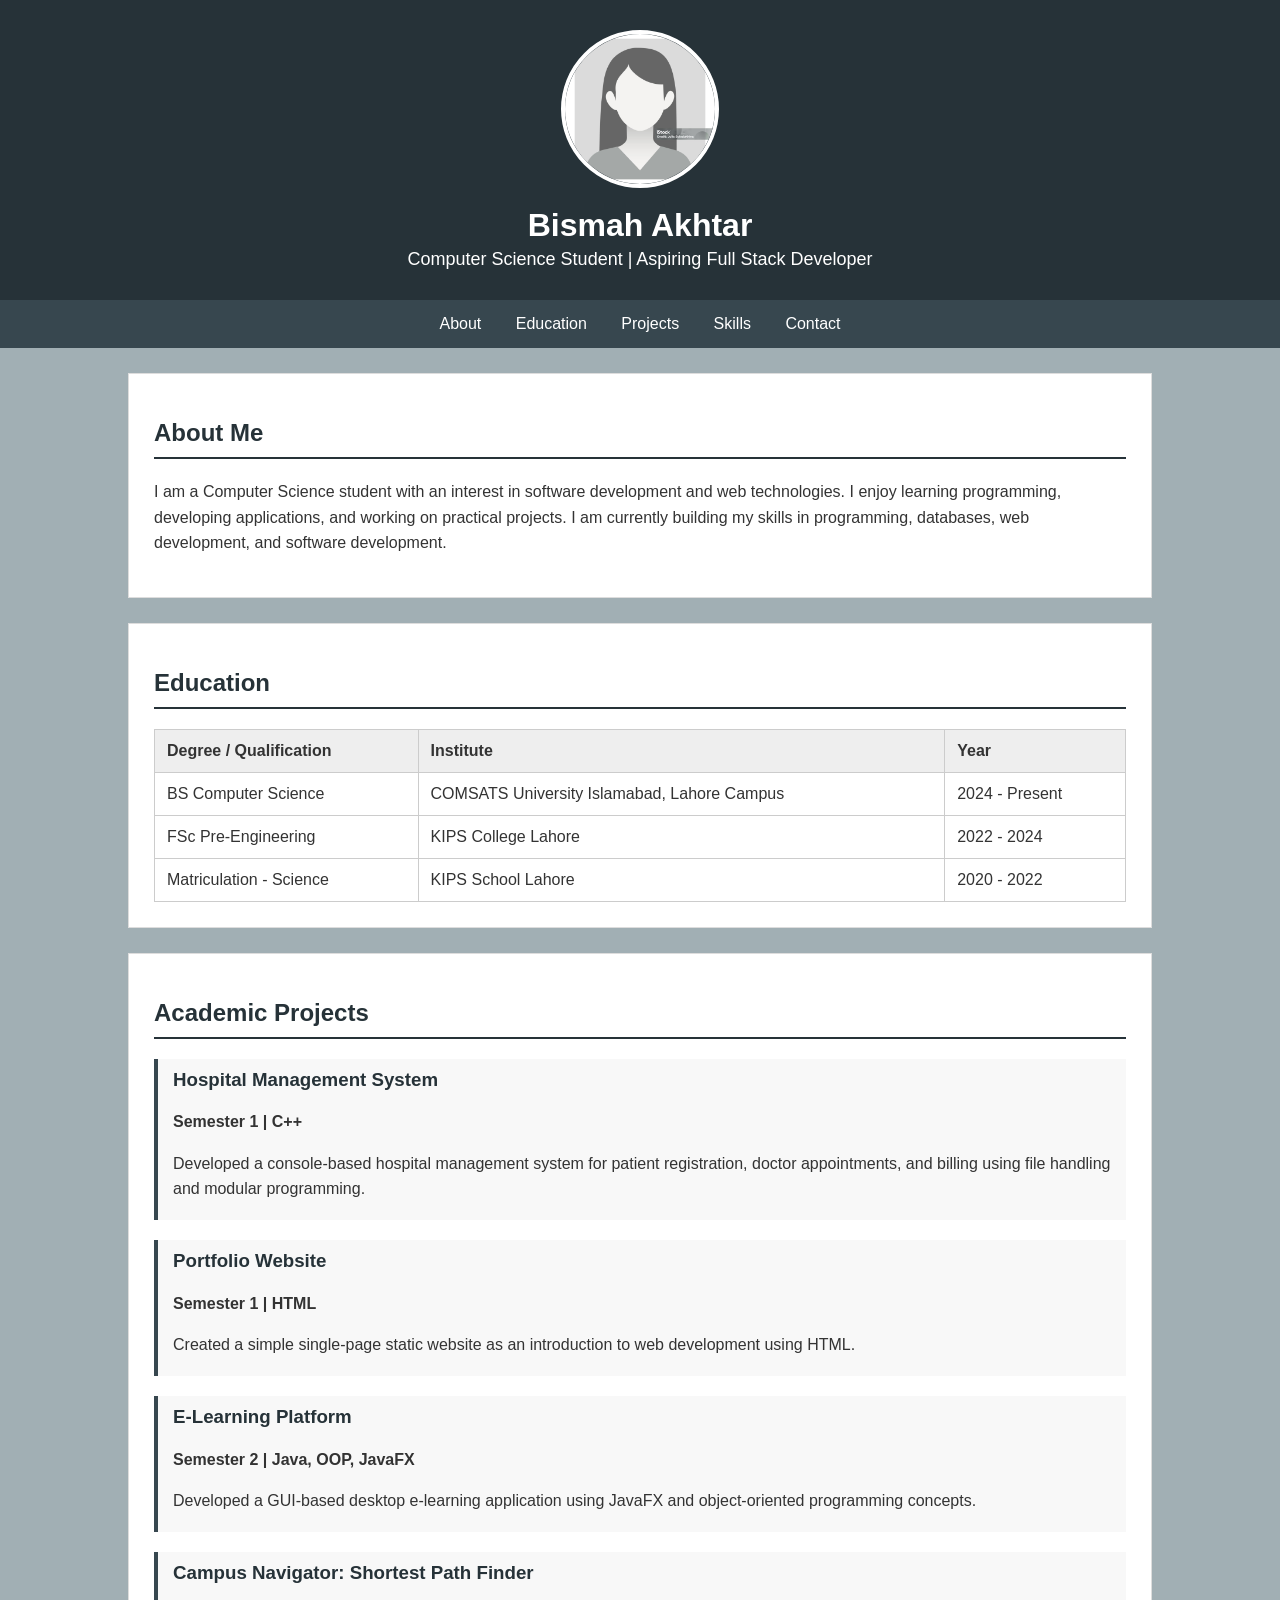
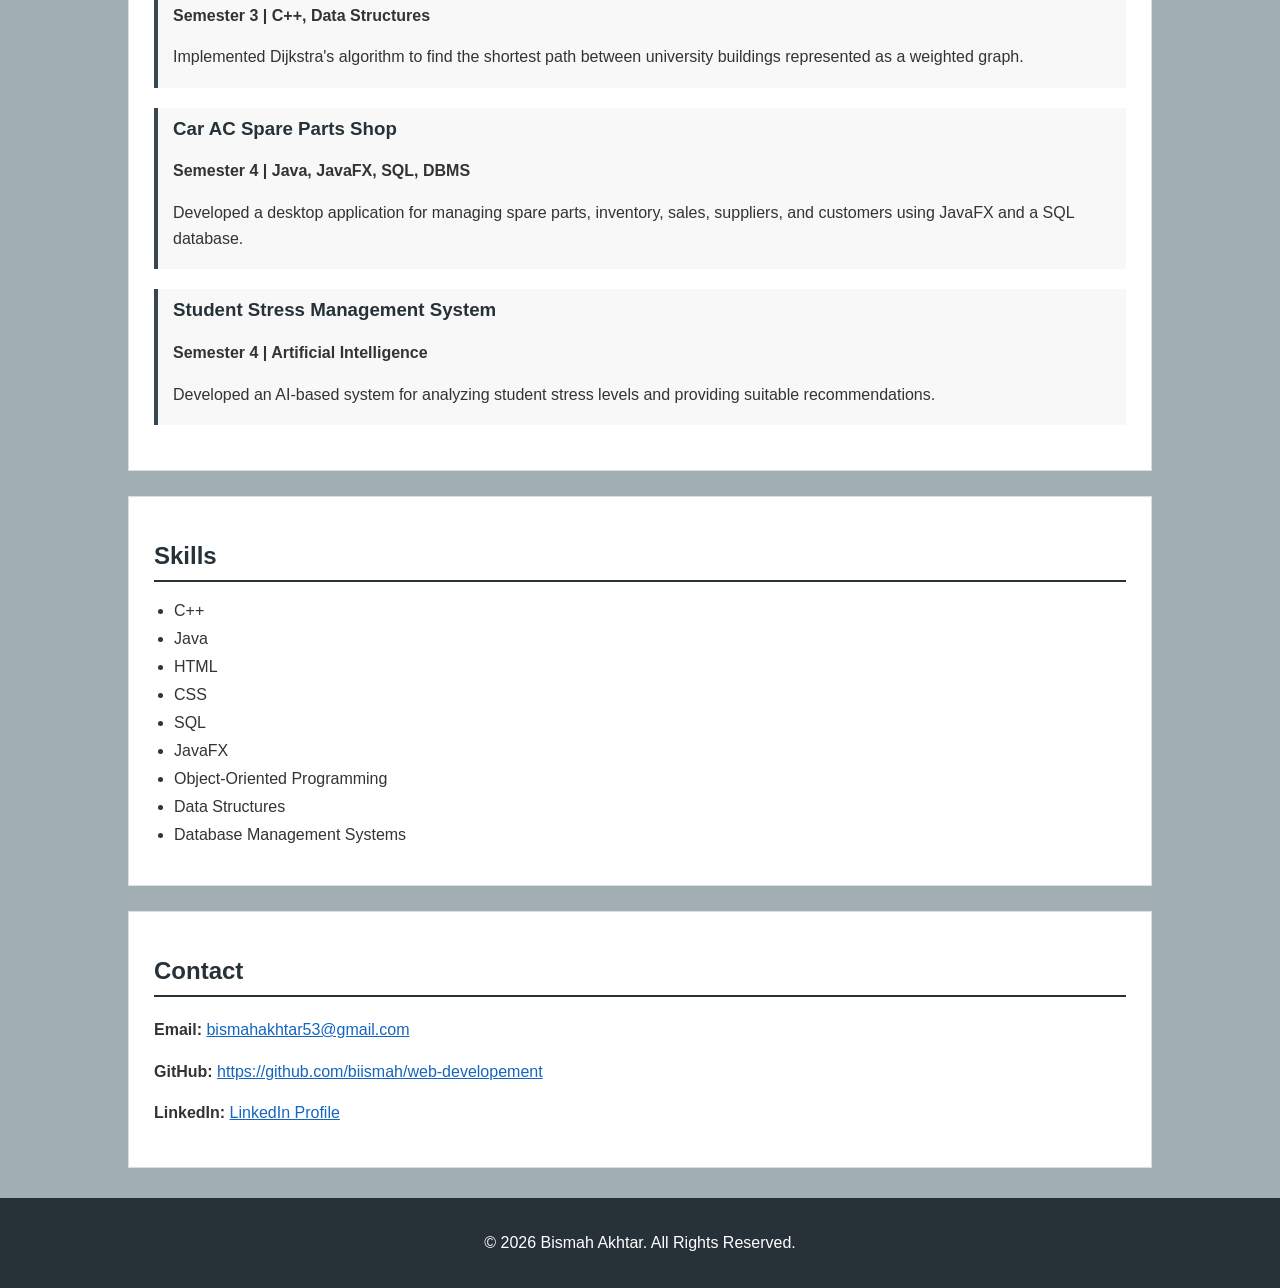
==== assignment-1/index.html @ 50f9e237 "Add Assignment-1 and Lab-1" ====
<!DOCTYPE html>
<html lang="en">

<head>
    <meta charset="UTF-8">
    <meta name="viewport" content="width=device-width, initial-scale=1.0">

    <title>bismah CV</title>

    <link rel="stylesheet" href="style.css">
</head>

<body>

    <header class="header">

    <img src="profile.jpg" alt="Bismah Akhtar Profile Photo" class="profile-image">

        <div class="header-content">
            <h1>Bismah Akhtar</h1>
            <p>Computer Science Student | Aspiring Full Stack Developer</p>
        </div>

    </header>


    <nav class="navigation">

        <a href="#about">About</a>
        <a href="#education">Education</a>
        <a href="#projects">Projects</a>
        <a href="#skills">Skills</a>
        <a href="#contact">Contact</a>

    </nav>


    <main>

    
        <section id="about" class="cv-section">

            <h2>About Me</h2>

            <article>
                <p>
                    I am a Computer Science student with an interest in
                    software development and web technologies. I enjoy
                    learning programming, developing applications, and
                    working on practical projects. I am currently building
                    my skills in programming, databases, web development,
                    and software development.
                </p>
            </article>

        </section>


    
        <section id="education" class="cv-section">

            <h2>Education</h2>

            <table>

                <thead>
                    <tr>
                        <th>Degree / Qualification</th>
                        <th>Institute</th>
                        <th>Year</th>
                    </tr>
                </thead>

                <tbody>

                    <tr>
                        <td>BS Computer Science</td>
                        <td>COMSATS University Islamabad, Lahore Campus</td>
                        <td>2024 - Present</td>
                    </tr>

                    <tr>
                        <td>FSc Pre-Engineering</td>
                        <td>KIPS College Lahore</td>
                        <td>2022 - 2024</td>
                    </tr>

                    <tr>
                        <td>Matriculation - Science</td>
                        <td>KIPS School Lahore</td>
                        <td>2020 - 2022</td>
                    </tr>

                </tbody>

            </table>

        </section>


    
        <section id="projects" class="cv-section">

            <h2>Academic Projects</h2>


            <article class="project">

                <h3>Hospital Management System</h3>

                <p>
                    <strong>Semester 1 | C++</strong>
                </p>

                <p>
                    Developed a console-based hospital management system
                    for patient registration, doctor appointments, and
                    billing using file handling and modular programming.
                </p>

            </article>


            <article class="project">

                <h3>Portfolio Website</h3>

                <p>
                    <strong>Semester 1 | HTML</strong>
                </p>

                <p>
                    Created a simple single-page static website as an
                    introduction to web development using HTML.
                </p>

            </article>


            <article class="project">

                <h3>E-Learning Platform</h3>

                <p>
                    <strong>Semester 2 | Java, OOP, JavaFX</strong>
                </p>

                <p>
                    Developed a GUI-based desktop e-learning application
                    using JavaFX and object-oriented programming concepts.
                </p>

            </article>


            <article class="project">

                <h3>Campus Navigator: Shortest Path Finder</h3>

                <p>
                    <strong>Semester 3 | C++, Data Structures</strong>
                </p>

                <p>
                    Implemented Dijkstra's algorithm to find the shortest
                    path between university buildings represented as a
                    weighted graph.
                </p>

            </article>


            <article class="project">

                <h3>Car AC Spare Parts Shop</h3>

                <p>
                    <strong>Semester 4 | Java, JavaFX, SQL, DBMS</strong>
                </p>

                <p>
                    Developed a desktop application for managing spare
                    parts, inventory, sales, suppliers, and customers
                    using JavaFX and a SQL database.
                </p>

            </article>


            <article class="project">

                <h3>Student Stress Management System</h3>

                <p>
                    <strong>Semester 4 | Artificial Intelligence</strong>
                </p>

                <p>
                    Developed an AI-based system for analyzing student
                    stress levels and providing suitable recommendations.
                </p>

            </article>

        </section>


    
        <section id="skills" class="cv-section">

            <h2>Skills</h2>

            <ul class="skills-list">

                <li>C++</li>
                <li>Java</li>
                <li>HTML</li>
                <li>CSS</li>
                <li>SQL</li>
                <li>JavaFX</li>
                <li>Object-Oriented Programming</li>
                <li>Data Structures</li>
                <li>Database Management Systems</li>

            </ul>

        </section>


    
        <section id="contact" class="cv-section">

            <h2>Contact</h2>

            <article>

                <p>
                    <strong>Email:</strong>
                    <a href="mailto:your-email@example.com">
                        bismahakhtar53@gmail.com
                    </a>
                </p>

                <p>
                    <strong>GitHub:</strong>
                    <a href="https://github.com/" target="_blank">
                        https://github.com/biismah/web-developement
                    </a>
                </p>

                <p>
                    <strong>LinkedIn:</strong>
                    <a href="https://www.linkedin.com/" target="_blank">
                        LinkedIn Profile
                    </a>
                </p>

            </article>

        </section>

    </main>



    <footer class="footer">

        <p>
            &copy; 2026 Bismah Akhtar. All Rights Reserved.
        </p>

    </footer>

</body>

</html>
---- assignment-1/style.css ----
body {
    margin: 0;
    padding: 0;
    font-family: Arial, sans-serif;
    background-color: #a1afb4;
    color: #333333;
}



.header {
    background-color: #263238;
    color: white;
    padding: 30px;
    text-align: center;
}

.profile-image {
    width: 150px;
    height: 150px;
    border-radius: 50%;
    border: 4px solid white;
    object-fit: cover;
}

.header-content h1 {
    margin: 15px 0 5px 0;
    font-size: 32px;
}

.header-content p {
    margin: 0;
    font-size: 18px;
}



.navigation {
    background-color: #37474f;
    text-align: center;
    padding: 15px;
}

.navigation a {
    color: white;
    text-decoration: none;
    margin: 0 15px;
    font-size: 16px;
}

.navigation a:hover {
    text-decoration: underline;
}



.cv-section {
    background-color: white;
    width: 80%;
    margin: 25px auto;
    padding: 25px;
    border: 1px solid #dddddd;
    box-sizing: border-box;
}



.cv-section h2 {
    color: #263238;
    border-bottom: 2px solid #263238;
    padding-bottom: 10px;
    margin-bottom: 20px;
}



.cv-section p {
    line-height: 1.6;
}



table {
    width: 100%;
    border-collapse: collapse;
}

th,
td {
    border: 1px solid #cccccc;
    padding: 12px;
    text-align: left;
}

th {
    background-color: #eeeeee;
}



.project {
    border-left: 4px solid #37474f;
    padding: 10px 15px;
    margin-bottom: 20px;
    background-color: #f8f8f8;
}

.project h3 {
    margin-top: 0;
    color: #263238;
}

.project p {
    margin-bottom: 8px;
}



.skills-list {
    padding-left: 20px;
}

.skills-list li {
    margin-bottom: 10px;
}



a {
    color: #1565c0;
}

a:hover {
    color: #0d47a1;
}



.footer {
    background-color: #263238;
    color: white;
    text-align: center;
    padding: 20px;
    margin-top: 30px;
}



@media (max-width: 700px) {

    .cv-section {
        width: 95%;
        padding: 15px;
    }

    .navigation a {
        display: block;
        margin: 10px 0;
    }

    .header-content h1 {
        font-size: 26px;
    }

    table {
        font-size: 14px;
    }

}
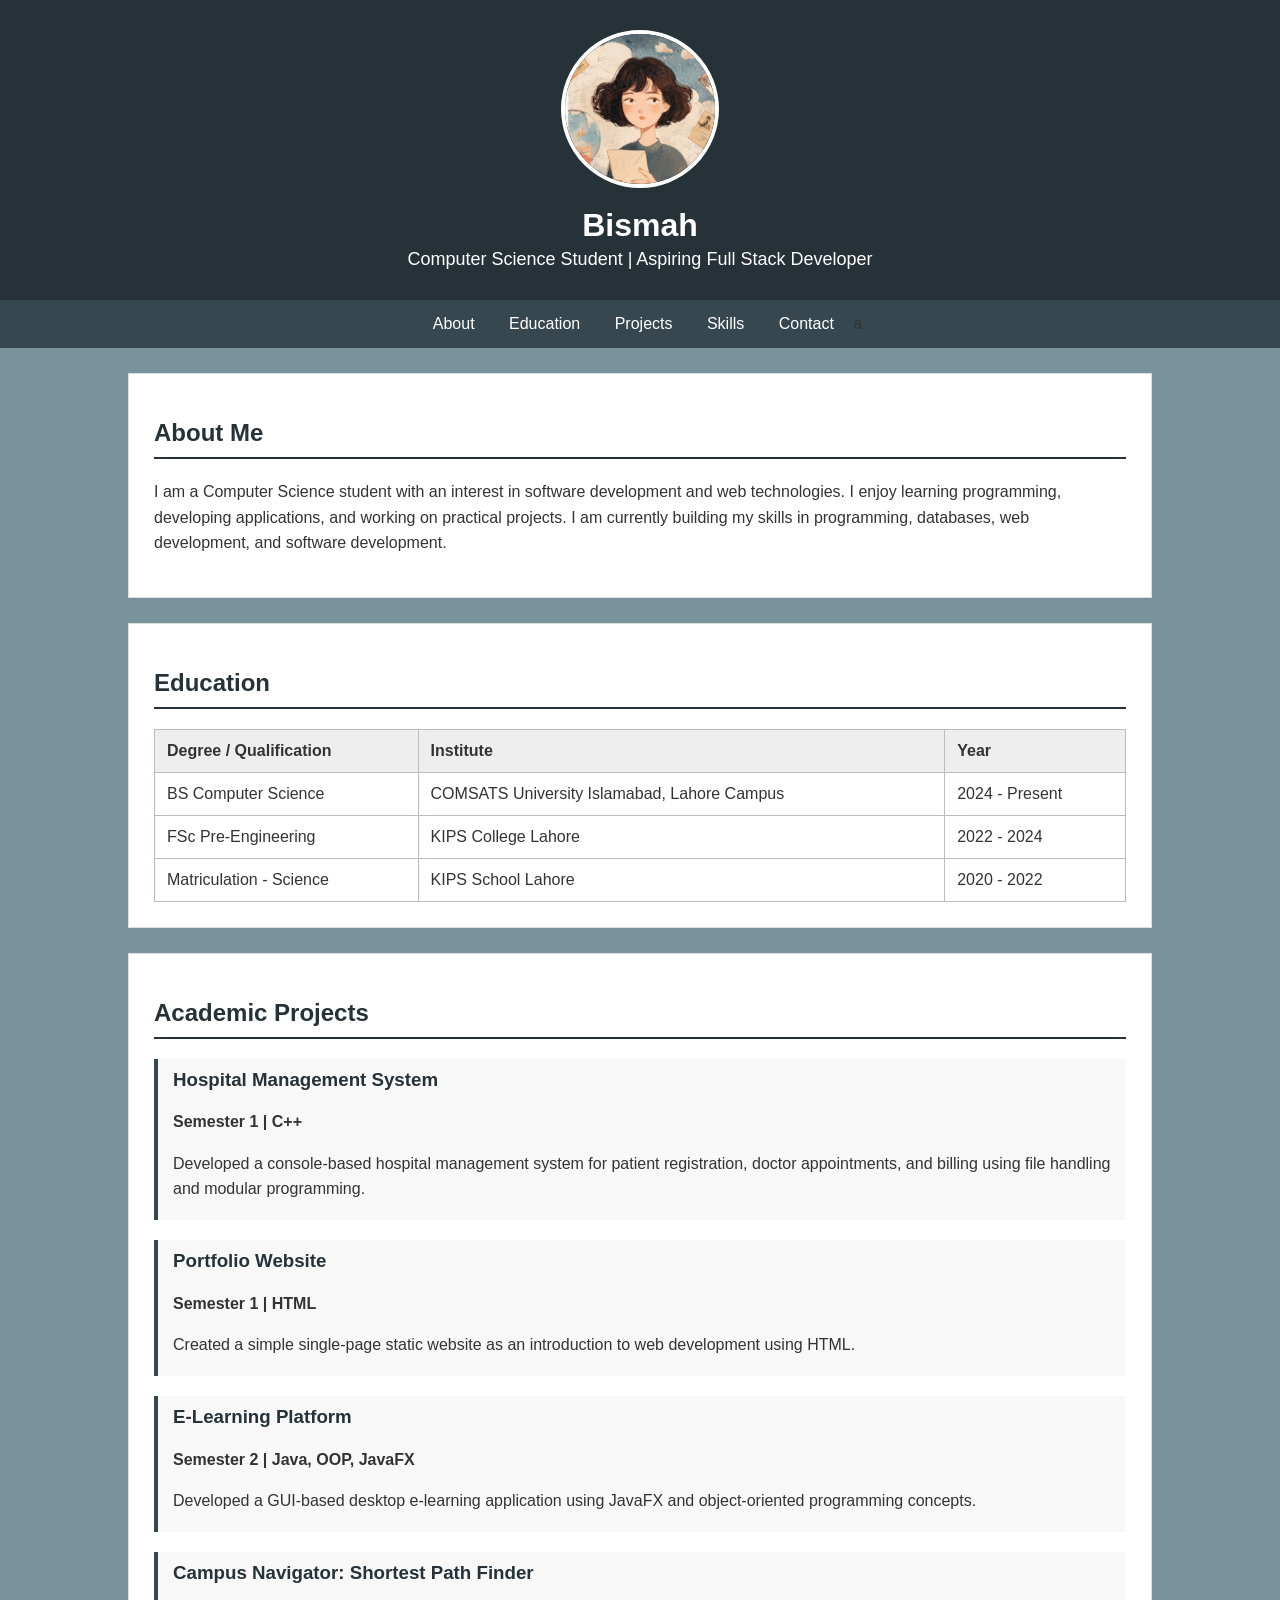
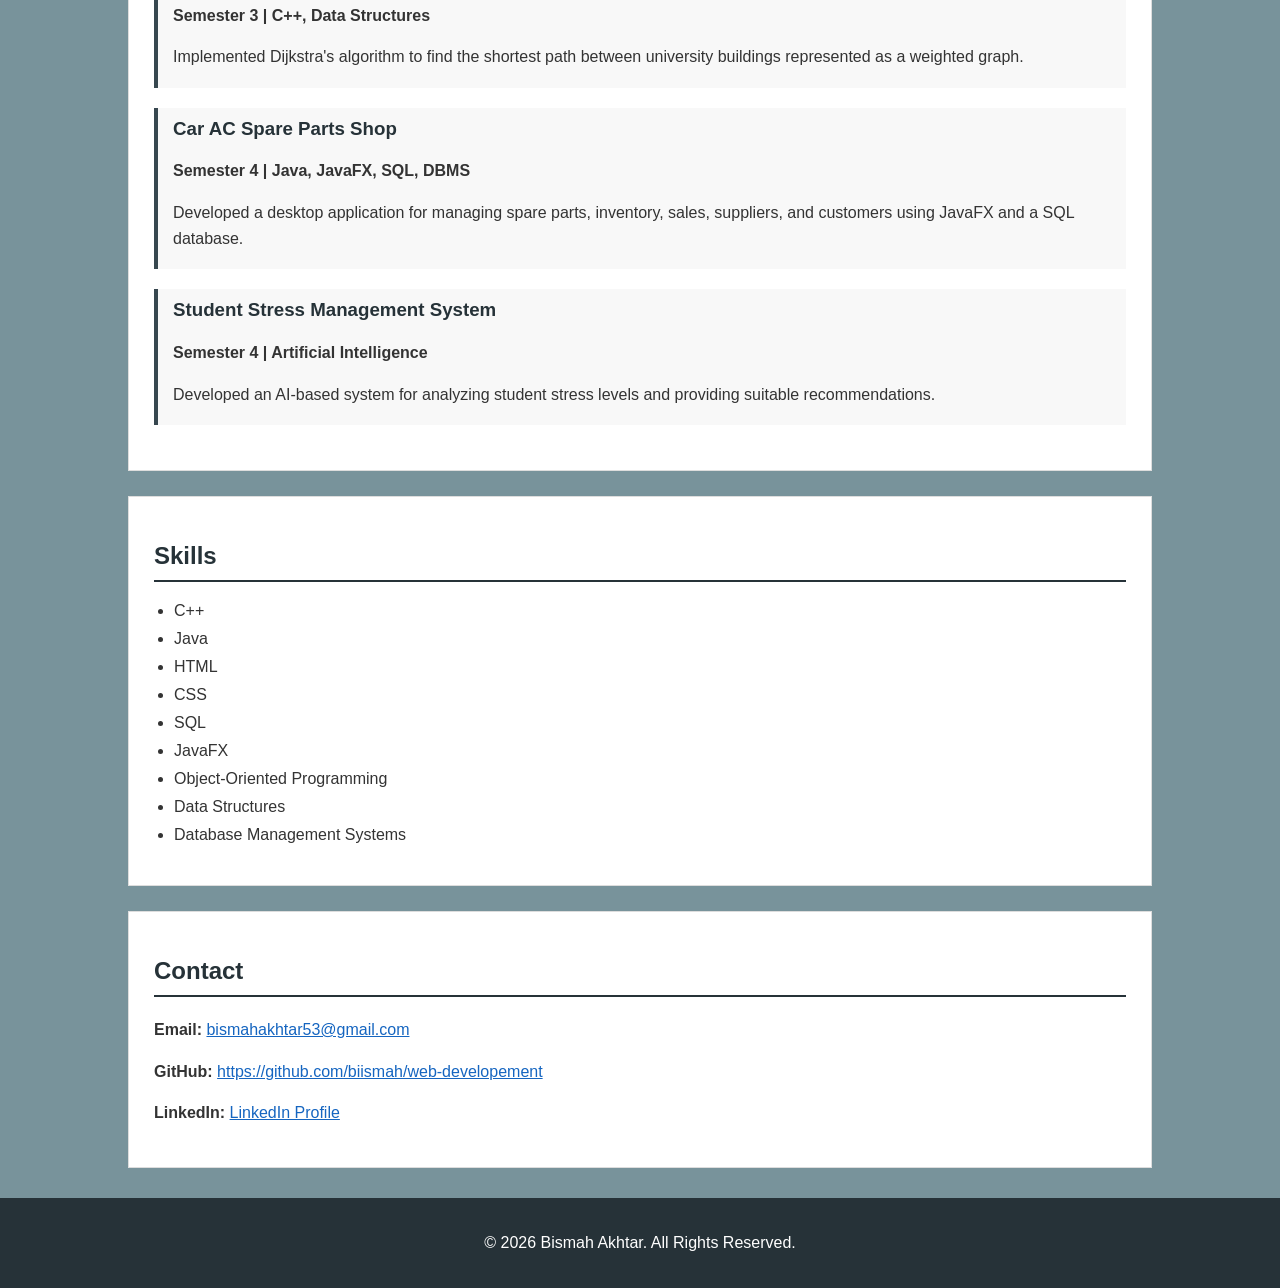
==== commit 76cda7bc: "Add files via upload" ====
--- a/assignment-1/index.html
+++ b/assignment-1/index.html
@@ -17,7 +17,7 @@
     <img src="profile.jpg" alt="Bismah Akhtar Profile Photo" class="profile-image">
 
         <div class="header-content">
-            <h1>Bismah Akhtar</h1>
+            <h1>Bismah </h1>
             <p>Computer Science Student | Aspiring Full Stack Developer</p>
         </div>
 
@@ -31,7 +31,7 @@
         <a href="#projects">Projects</a>
         <a href="#skills">Skills</a>
         <a href="#contact">Contact</a>
-
+a
     </nav>
 
 
--- a/assignment-1/style.css
+++ b/assignment-1/style.css
@@ -3,7 +3,7 @@
     margin: 0;
     padding: 0;
     font-family: Arial, sans-serif;
-    background-color: #a1afb4;
+    background-color: #78939b;
     color: #333333;
 }
 
@@ -88,7 +88,7 @@
 
 th,
 td {
-    border: 1px solid #cccccc;
+    border: 1px solid #c0b9c2;
     padding: 12px;
     text-align: left;
 }
